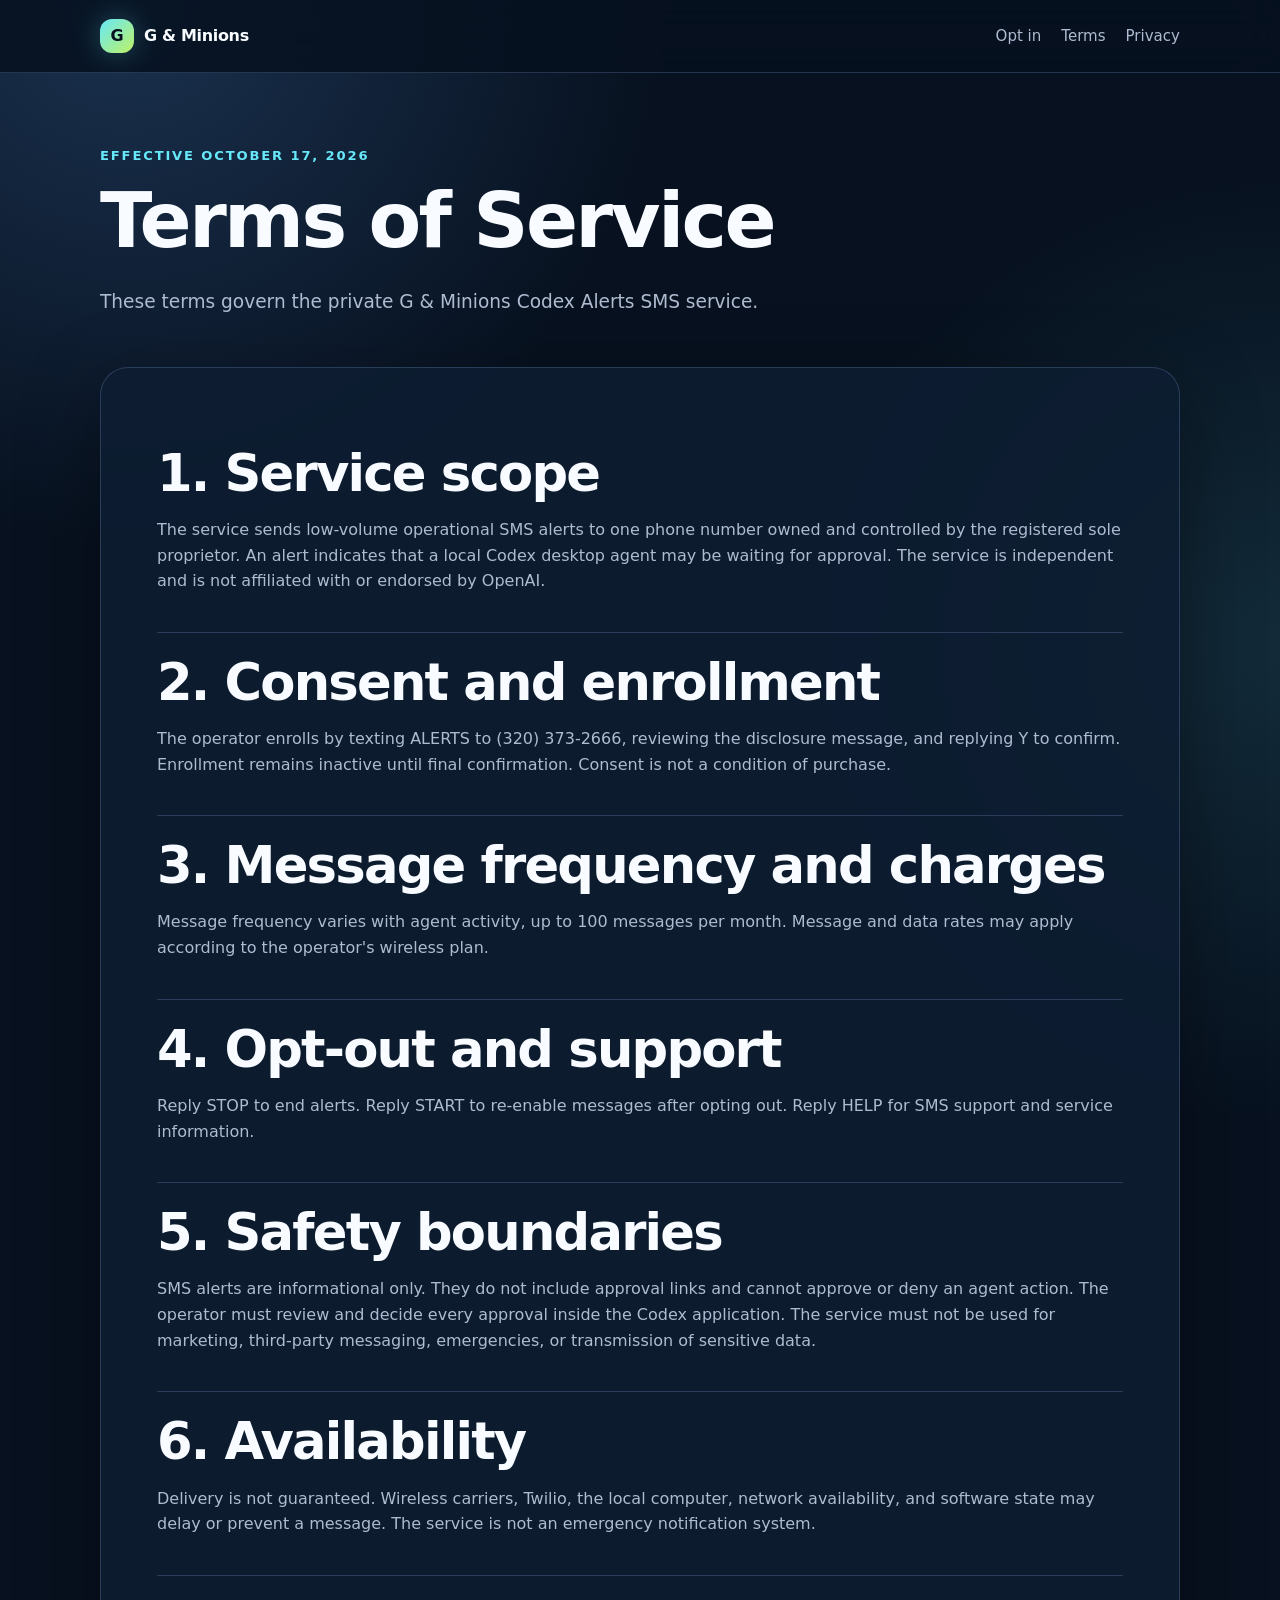
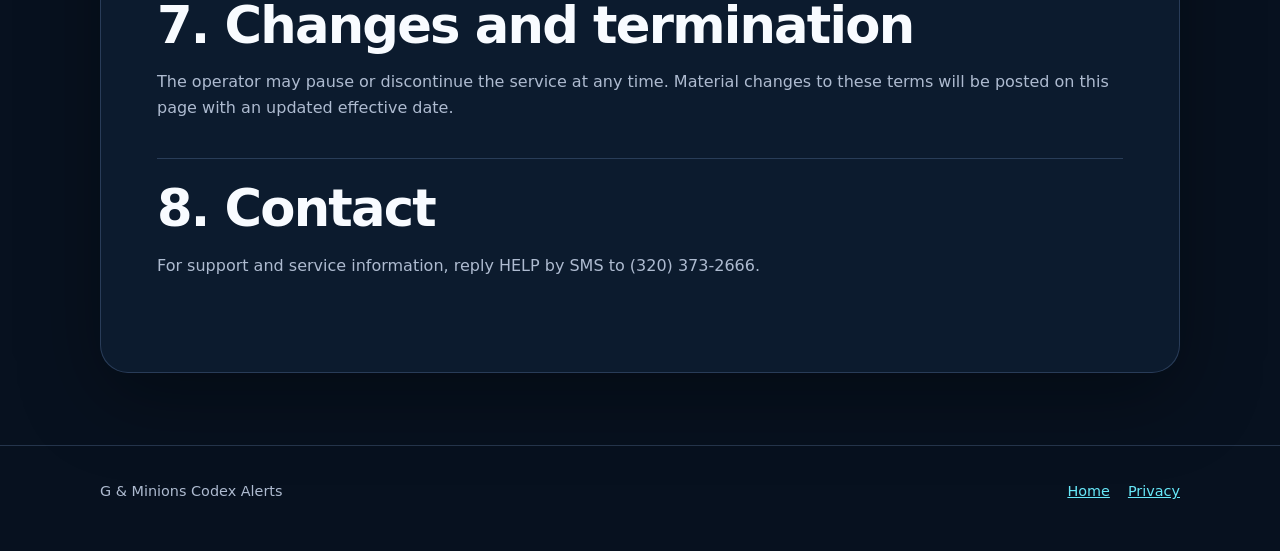
==== terms.html @ f63c01d5 "Publish SMS compliance pages" ====
<!doctype html>
<html lang="en">
<head>
  <meta charset="utf-8">
  <meta name="viewport" content="width=device-width, initial-scale=1">
  <meta name="description" content="Terms of Service for G and Minions Codex approval alerts.">
  <title>Terms of Service — G &amp; Minions</title>
  <link rel="stylesheet" href="styles.css">
</head>
<body>
  <header class="site-header">
    <div class="shell nav">
      <a class="brand" href="index.html"><span class="brand-mark">G</span> G &amp; Minions</a>
      <nav class="nav-links" aria-label="Primary navigation"><a href="index.html#opt-in">Opt in</a><a href="terms.html">Terms</a><a href="privacy.html">Privacy</a></nav>
    </div>
  </header>
  <main class="shell">
    <div class="legal-hero">
      <p class="eyebrow">Effective October 17, 2026</p>
      <h1>Terms of Service</h1>
      <p class="lede">These terms govern the private G &amp; Minions Codex Alerts SMS service.</p>
    </div>
    <article class="policy">
      <section><h2>1. Service scope</h2><p>The service sends low-volume operational SMS alerts to one phone number owned and controlled by the registered sole proprietor. An alert indicates that a local Codex desktop agent may be waiting for approval. The service is independent and is not affiliated with or endorsed by OpenAI.</p></section>
      <section><h2>2. Consent and enrollment</h2><p>The operator enrolls by texting ALERTS to (320) 373-2666, reviewing the disclosure message, and replying Y to confirm. Enrollment remains inactive until final confirmation. Consent is not a condition of purchase.</p></section>
      <section><h2>3. Message frequency and charges</h2><p>Message frequency varies with agent activity, up to 100 messages per month. Message and data rates may apply according to the operator's wireless plan.</p></section>
      <section><h2>4. Opt-out and support</h2><p>Reply STOP to end alerts. Reply START to re-enable messages after opting out. Reply HELP for SMS support and service information.</p></section>
      <section><h2>5. Safety boundaries</h2><p>SMS alerts are informational only. They do not include approval links and cannot approve or deny an agent action. The operator must review and decide every approval inside the Codex application. The service must not be used for marketing, third-party messaging, emergencies, or transmission of sensitive data.</p></section>
      <section><h2>6. Availability</h2><p>Delivery is not guaranteed. Wireless carriers, Twilio, the local computer, network availability, and software state may delay or prevent a message. The service is not an emergency notification system.</p></section>
      <section><h2>7. Changes and termination</h2><p>The operator may pause or discontinue the service at any time. Material changes to these terms will be posted on this page with an updated effective date.</p></section>
      <section><h2>8. Contact</h2><p>For support and service information, reply HELP by SMS to (320) 373-2666.</p></section>
    </article>
  </main>
  <footer class="site-footer"><div class="shell footer-row"><span>G &amp; Minions Codex Alerts</span><span class="footer-links"><a href="index.html">Home</a><a href="privacy.html">Privacy</a></span></div></footer>
</body>
</html>
---- styles.css ----
:root {
  color-scheme: dark;
  --ink: #f8fbff;
  --muted: #aebbd0;
  --night: #07111f;
  --panel: rgba(14, 30, 51, 0.82);
  --line: rgba(155, 196, 255, 0.2);
  --cyan: #67e8f9;
  --blue: #60a5fa;
  --lime: #bef264;
  --shadow: 0 24px 80px rgba(0, 0, 0, 0.35);
}

* { box-sizing: border-box; }

html { scroll-behavior: smooth; }

body {
  margin: 0;
  min-height: 100vh;
  color: var(--ink);
  background:
    radial-gradient(circle at 10% 0%, rgba(96, 165, 250, 0.22), transparent 34rem),
    radial-gradient(circle at 100% 30%, rgba(103, 232, 249, 0.12), transparent 30rem),
    var(--night);
  font-family: Inter, ui-sans-serif, system-ui, -apple-system, BlinkMacSystemFont, "Segoe UI", sans-serif;
  line-height: 1.6;
}

a { color: var(--cyan); }
a:hover { color: #fff; }

.shell { width: min(1080px, calc(100% - 32px)); margin: 0 auto; }

.site-header {
  position: sticky;
  top: 0;
  z-index: 10;
  border-bottom: 1px solid var(--line);
  background: rgba(7, 17, 31, 0.85);
  backdrop-filter: blur(18px);
}

.nav {
  min-height: 72px;
  display: flex;
  align-items: center;
  justify-content: space-between;
  gap: 24px;
}

.brand {
  display: inline-flex;
  align-items: center;
  gap: 10px;
  color: var(--ink);
  font-weight: 800;
  letter-spacing: -0.02em;
  text-decoration: none;
}

.brand-mark {
  display: grid;
  place-items: center;
  width: 34px;
  height: 34px;
  border-radius: 12px;
  color: #07111f;
  background: linear-gradient(135deg, var(--cyan), var(--lime));
  box-shadow: 0 0 28px rgba(103, 232, 249, 0.28);
}

.nav-links { display: flex; gap: 20px; }
.nav-links a { color: var(--muted); text-decoration: none; font-size: 0.94rem; }
.nav-links a:hover { color: var(--ink); }

.draft-banner {
  padding: 9px 16px;
  color: #1c2605;
  background: var(--lime);
  text-align: center;
  font-weight: 800;
  font-size: 0.84rem;
  letter-spacing: 0.04em;
  text-transform: uppercase;
}

.hero {
  display: grid;
  grid-template-columns: 1.15fr 0.85fr;
  align-items: center;
  gap: 64px;
  padding: 92px 0 70px;
}

.eyebrow {
  margin: 0 0 14px;
  color: var(--cyan);
  font-size: 0.82rem;
  font-weight: 800;
  letter-spacing: 0.14em;
  text-transform: uppercase;
}

h1, h2, h3 { line-height: 1.08; letter-spacing: -0.035em; }
h1 { margin: 0; max-width: 760px; font-size: clamp(3rem, 7vw, 6.6rem); }
h2 { margin: 0 0 16px; font-size: clamp(2rem, 4vw, 3.2rem); }
h3 { margin: 0 0 10px; font-size: 1.25rem; }

.lede { max-width: 680px; margin: 24px 0 0; color: var(--muted); font-size: 1.16rem; }

.sms-card,
.panel,
.step,
.policy {
  border: 1px solid var(--line);
  background: var(--panel);
  box-shadow: var(--shadow);
}

.sms-card { padding: 26px; border-radius: 28px; transform: rotate(1.2deg); }
.sms-meta { display: flex; justify-content: space-between; gap: 16px; color: var(--muted); font-size: 0.82rem; }
.bubble { margin-top: 18px; padding: 18px; border-radius: 20px 20px 6px 20px; color: #07111f; background: linear-gradient(135deg, #d8f7ff, #f2ffd1); font-weight: 650; }
.sms-note { margin: 16px 0 0; color: var(--muted); font-size: 0.86rem; }

section { padding: 70px 0; }
.section-intro { max-width: 700px; color: var(--muted); }

.steps { display: grid; grid-template-columns: repeat(3, 1fr); gap: 18px; margin-top: 30px; }
.step { min-height: 250px; padding: 26px; border-radius: 24px; }
.step-number { display: inline-grid; place-items: center; width: 36px; height: 36px; border-radius: 50%; color: #07111f; background: var(--cyan); font-weight: 900; }
.step p { color: var(--muted); }
.keyword { display: inline-block; padding: 4px 10px; border: 1px solid rgba(190, 242, 100, 0.4); border-radius: 10px; color: var(--lime); background: rgba(190, 242, 100, 0.08); font-family: ui-monospace, SFMono-Regular, Consolas, monospace; font-weight: 800; }

.disclosure { margin-top: 22px; padding: 18px 22px; border-left: 4px solid var(--lime); border-radius: 0 16px 16px 0; color: var(--muted); background: rgba(190, 242, 100, 0.06); }

.grid-two { display: grid; grid-template-columns: 1fr 1fr; gap: 22px; }
.panel { padding: 30px; border-radius: 24px; }
.panel ul { margin: 18px 0 0; padding-left: 1.2rem; color: var(--muted); }
.panel li + li { margin-top: 10px; }

.legal-hero { padding: 72px 0 30px; }
.legal-hero h1 { font-size: clamp(2.6rem, 6vw, 5rem); }
.policy { margin: 20px auto 72px; padding: clamp(24px, 5vw, 56px); border-radius: 28px; }
.policy section { padding: 22px 0; border-bottom: 1px solid var(--line); }
.policy section:last-child { border-bottom: 0; }
.policy p, .policy li { color: var(--muted); }

.site-footer { padding: 34px 0 48px; border-top: 1px solid var(--line); color: var(--muted); font-size: 0.9rem; }
.footer-row { display: flex; justify-content: space-between; gap: 28px; flex-wrap: wrap; }
.footer-links { display: flex; gap: 18px; }

@media (max-width: 800px) {
  .hero, .grid-two { grid-template-columns: 1fr; }
  .hero { gap: 38px; padding-top: 62px; }
  .steps { grid-template-columns: 1fr; }
  .sms-card { transform: none; }
}

@media (max-width: 560px) {
  .nav { align-items: flex-start; flex-direction: column; padding: 16px 0; }
  .nav-links { width: 100%; justify-content: space-between; }
  h1 { font-size: 2.8rem; }
}
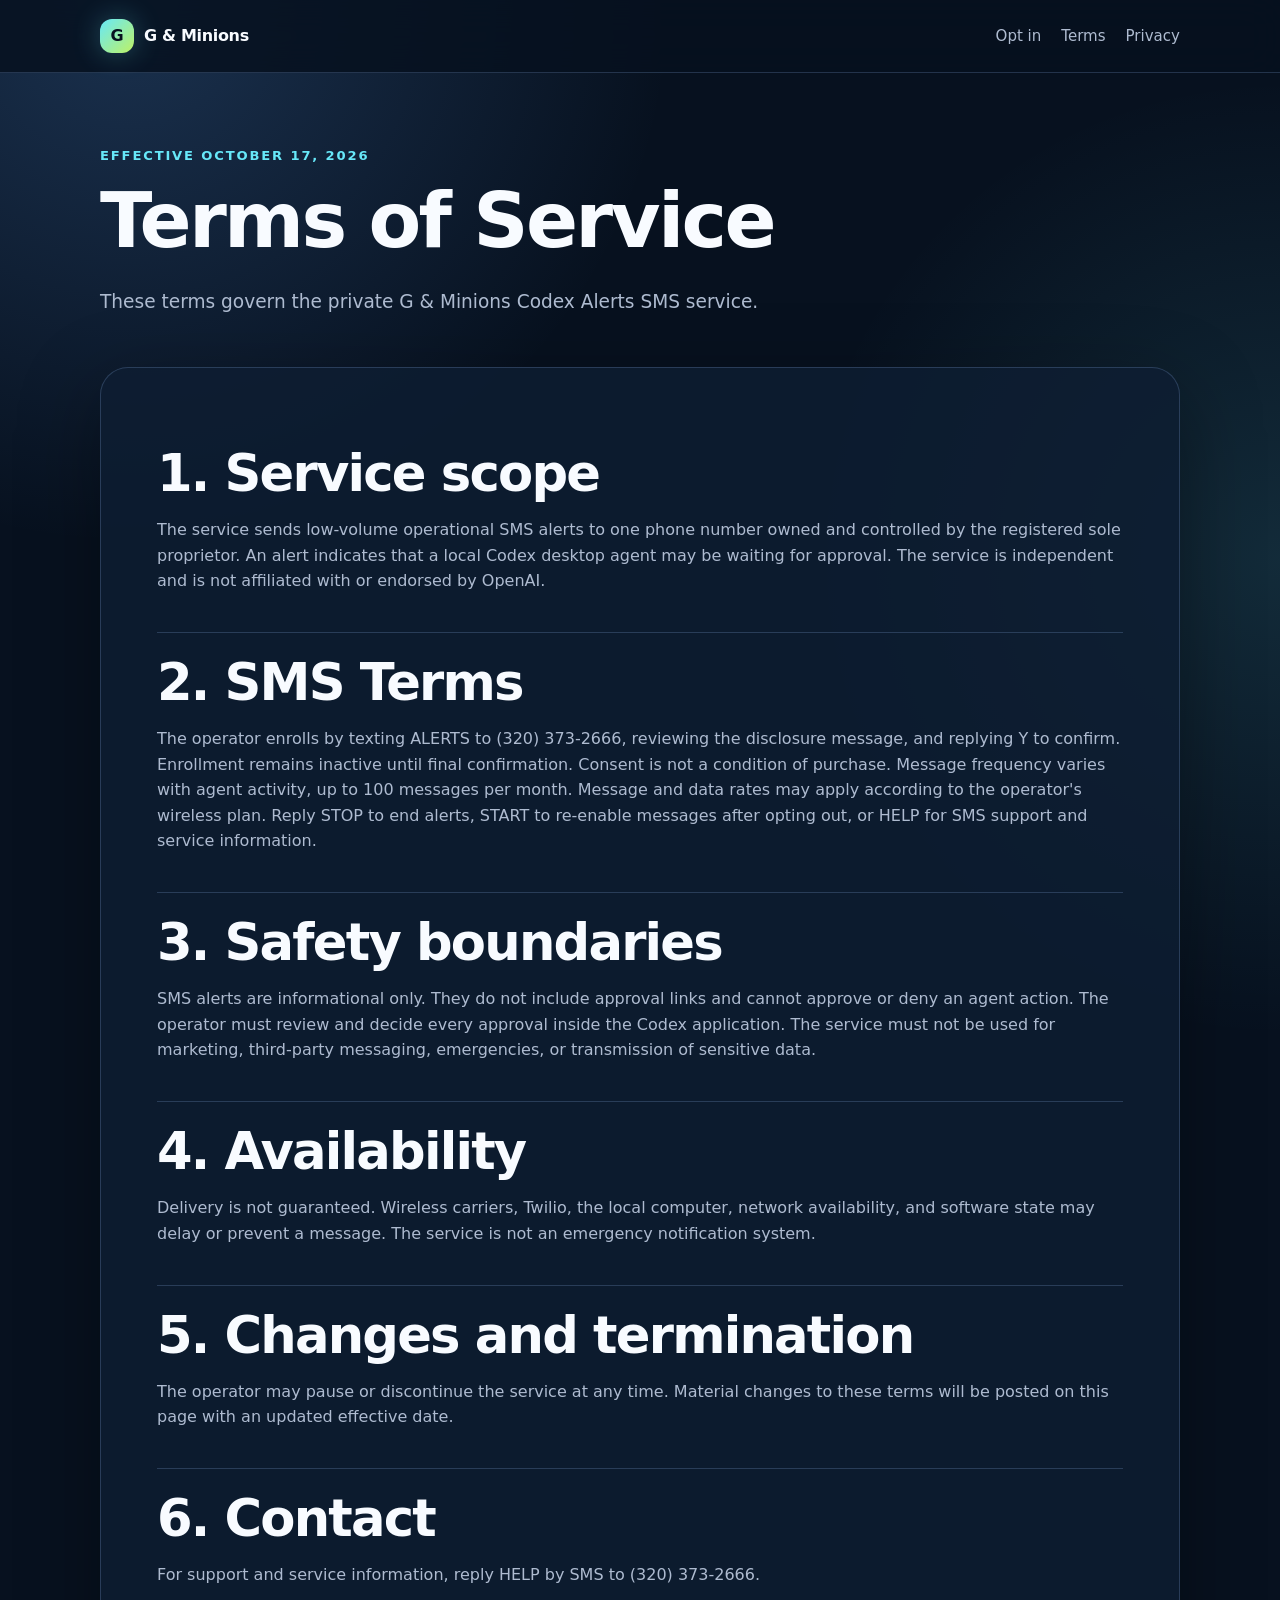
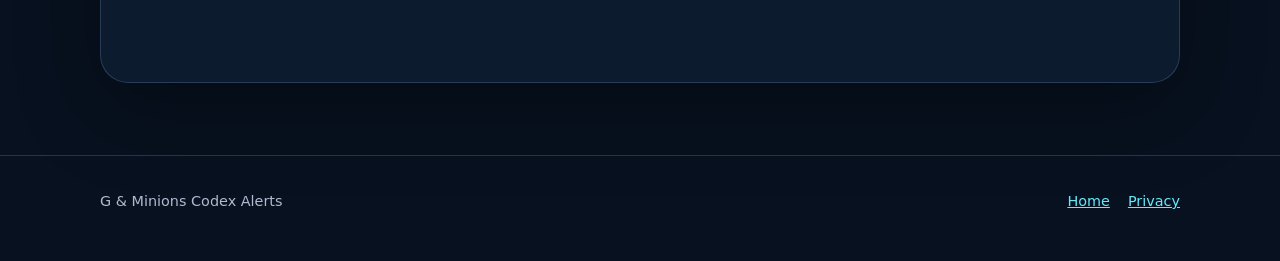
==== commit f511c48e: "Align legal pages with Twilio requirements" ====
--- a/terms.html
+++ b/terms.html
@@ -22,13 +22,11 @@
     </div>
     <article class="policy">
       <section><h2>1. Service scope</h2><p>The service sends low-volume operational SMS alerts to one phone number owned and controlled by the registered sole proprietor. An alert indicates that a local Codex desktop agent may be waiting for approval. The service is independent and is not affiliated with or endorsed by OpenAI.</p></section>
-      <section><h2>2. Consent and enrollment</h2><p>The operator enrolls by texting ALERTS to (320) 373-2666, reviewing the disclosure message, and replying Y to confirm. Enrollment remains inactive until final confirmation. Consent is not a condition of purchase.</p></section>
-      <section><h2>3. Message frequency and charges</h2><p>Message frequency varies with agent activity, up to 100 messages per month. Message and data rates may apply according to the operator's wireless plan.</p></section>
-      <section><h2>4. Opt-out and support</h2><p>Reply STOP to end alerts. Reply START to re-enable messages after opting out. Reply HELP for SMS support and service information.</p></section>
-      <section><h2>5. Safety boundaries</h2><p>SMS alerts are informational only. They do not include approval links and cannot approve or deny an agent action. The operator must review and decide every approval inside the Codex application. The service must not be used for marketing, third-party messaging, emergencies, or transmission of sensitive data.</p></section>
-      <section><h2>6. Availability</h2><p>Delivery is not guaranteed. Wireless carriers, Twilio, the local computer, network availability, and software state may delay or prevent a message. The service is not an emergency notification system.</p></section>
-      <section><h2>7. Changes and termination</h2><p>The operator may pause or discontinue the service at any time. Material changes to these terms will be posted on this page with an updated effective date.</p></section>
-      <section><h2>8. Contact</h2><p>For support and service information, reply HELP by SMS to (320) 373-2666.</p></section>
+      <section><h2>2. SMS Terms</h2><p>The operator enrolls by texting ALERTS to (320) 373-2666, reviewing the disclosure message, and replying Y to confirm. Enrollment remains inactive until final confirmation. Consent is not a condition of purchase. Message frequency varies with agent activity, up to 100 messages per month. Message and data rates may apply according to the operator's wireless plan. Reply STOP to end alerts, START to re-enable messages after opting out, or HELP for SMS support and service information.</p></section>
+      <section><h2>3. Safety boundaries</h2><p>SMS alerts are informational only. They do not include approval links and cannot approve or deny an agent action. The operator must review and decide every approval inside the Codex application. The service must not be used for marketing, third-party messaging, emergencies, or transmission of sensitive data.</p></section>
+      <section><h2>4. Availability</h2><p>Delivery is not guaranteed. Wireless carriers, Twilio, the local computer, network availability, and software state may delay or prevent a message. The service is not an emergency notification system.</p></section>
+      <section><h2>5. Changes and termination</h2><p>The operator may pause or discontinue the service at any time. Material changes to these terms will be posted on this page with an updated effective date.</p></section>
+      <section><h2>6. Contact</h2><p>For support and service information, reply HELP by SMS to (320) 373-2666.</p></section>
     </article>
   </main>
   <footer class="site-footer"><div class="shell footer-row"><span>G &amp; Minions Codex Alerts</span><span class="footer-links"><a href="index.html">Home</a><a href="privacy.html">Privacy</a></span></div></footer>
